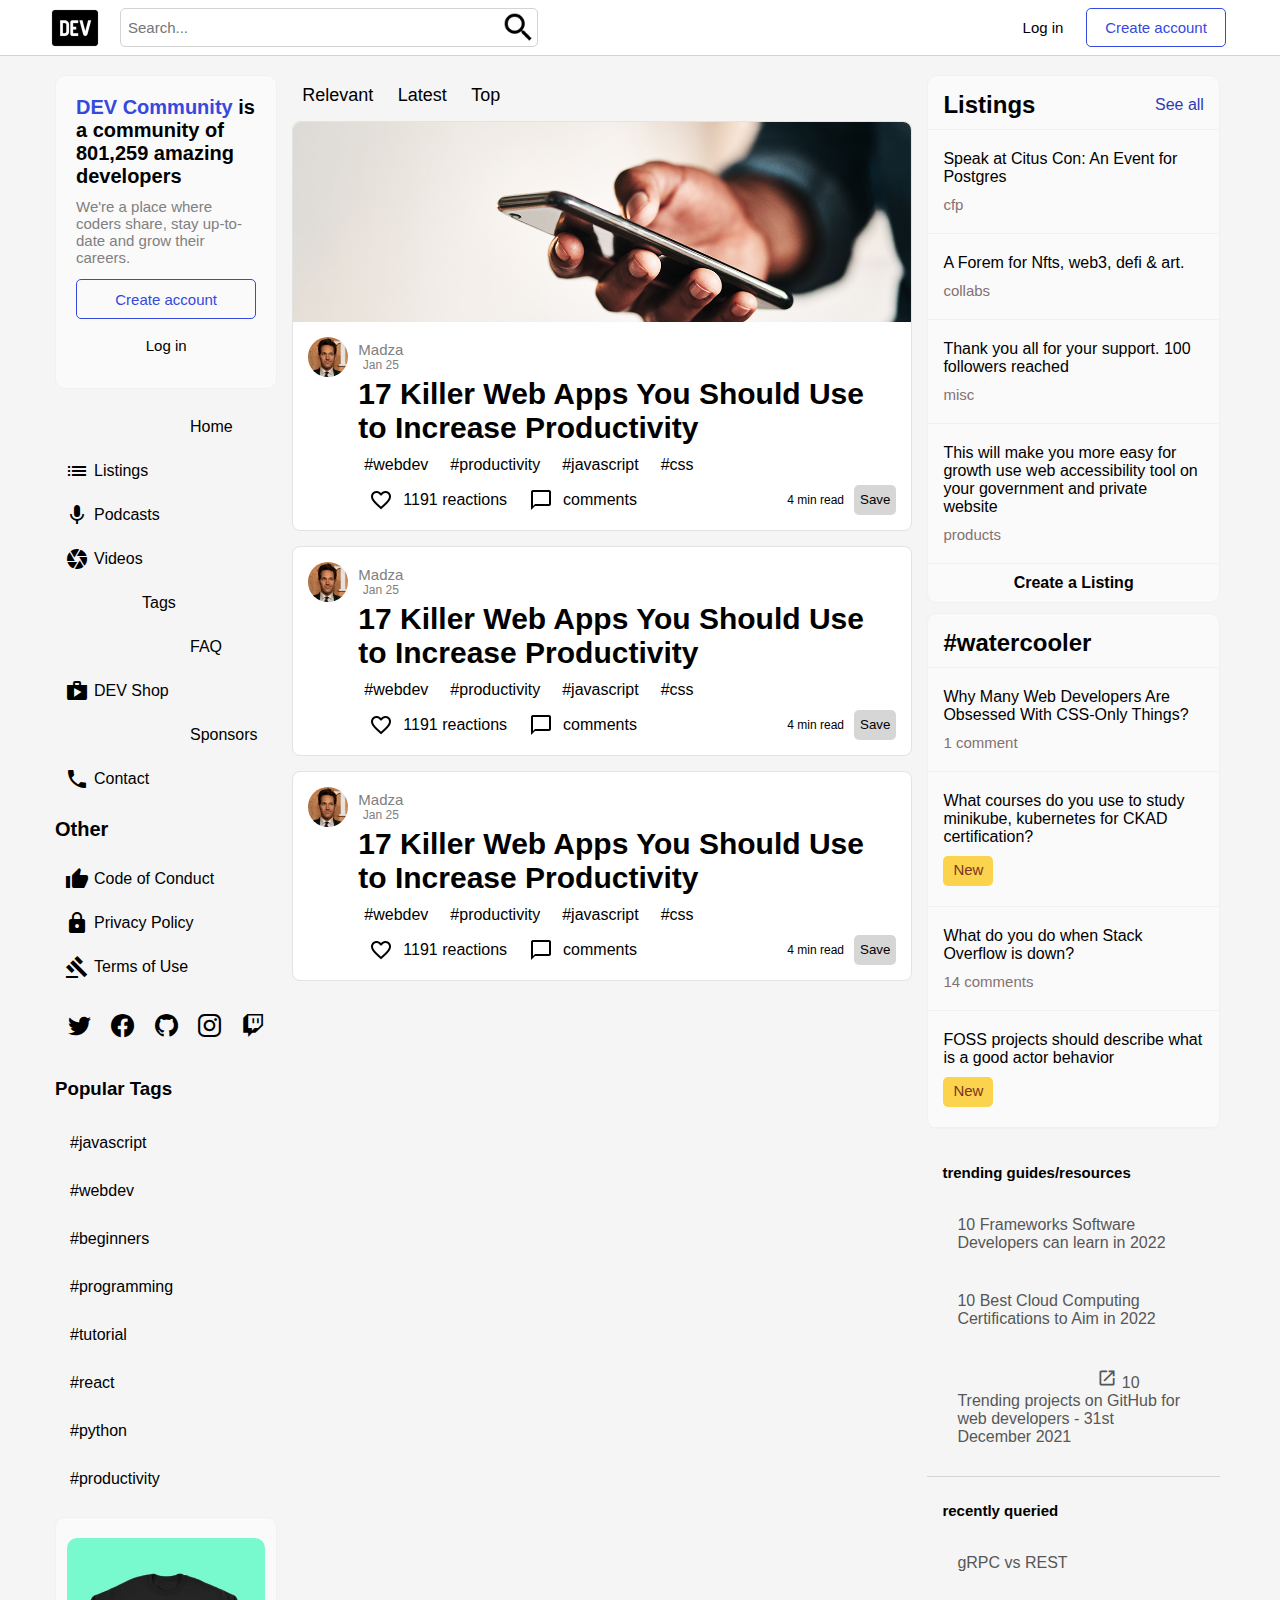
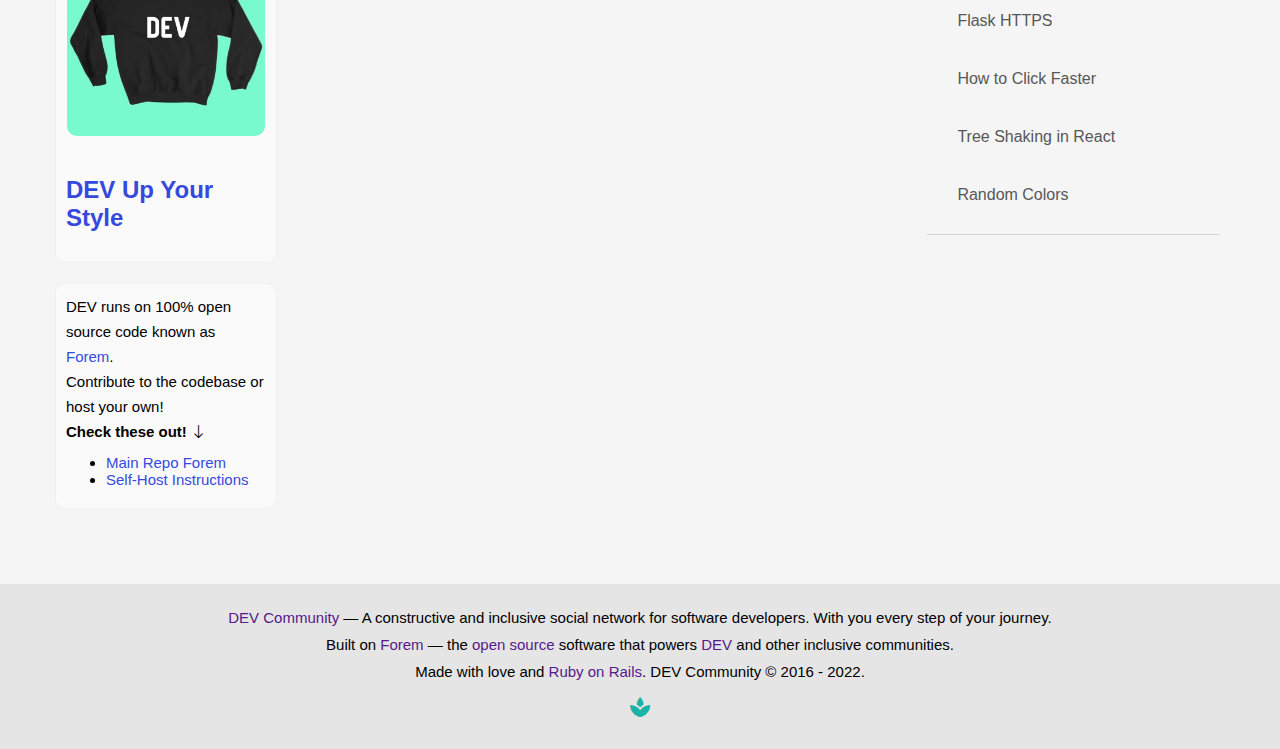
==== components/index.html @ aa9a59fb "main page and start of the register page" ====
<!DOCTYPE html>
<html lang="en">
    <head>
        <meta charset="UTF-8">
        <meta http-equiv="X-UA-Compatible" content="IE=edge">
        <meta name="viewport" content="width=device-width, initial-scale=1.0">
        <link rel="stylesheet" href="stylesNavFooter.css">
        <link rel="stylesheet" href="stylesCenter.css">
        <link rel="stylesheet" href="stylesAsideLeft.css">
        <link rel="stylesheet" href="stylesAsideRight.css">
        <link rel="stylesheet" href="stylesMain.css">
        <link rel="stylesheet" href="https://fonts.googleapis.com/icon?family=Material+Icons">
        <link rel="stylesheet" href="https://cdn.jsdelivr.net/npm/bootstrap-icons@1.8.0/font/bootstrap-icons.css">
        <title>Dev Community</title>
    </head>
    <body>
        <nav>
            <div class="nav_left">
                <a href="index.html">
                    <img src="../assets/devlogo.png" alt="">
                </a>
                <div class="nav_left-search">
                    <input type="text" placeholder="Search..." name="" id="">
                    <img src="../assets/search.png" alt="">
                </div>
            </div>
            <div class="nav_right">
                <button class="nav_right-log">
                    Log in
                </button>
                <button class="nav_right-create">
                    Create account
                </button>
            </div>
        </nav>
        <div class="main">
            <aside class="aside_left">
                <div class="al_intro">
                    <h2 class="al_intro-heading">
                        <a href="">DEV Community</a>
                        is a community of 801,259 amazing developers
                    </h2>
                    <p class="al_intro-subtext">
                        We're a place where coders share, stay up-to-date and grow their careers.
                    </p>
                    <button class="button_createAccount">
                        Create account
                    </button>
                    <button class="button_logIn">
                        Log in
                    </button>
                </div>
                <div class="al_nav">
                    <ul>
                        <li>
                            <i class="material-icons">house</i>
                            <p>
                                Home
                            </p>
                        </li>
                        <li>
                            <i class="material-icons">list</i>
                            <p>
                                Listings
                            </p>
                        </li>
                        <li>
                            <i class="material-icons">mic</i>
                            <p>
                                Podcasts
                            </p>
                        </li>
                        <li>
                            <i class="material-icons">camera</i>
                            <p>
                                Videos
                            </p>
                        </li>
                        <li>
                            <i class="material-icons">tag</i>
                            <p>
                                Tags
                            </p>
                        </li>
                        <li>
                            <i class="material-icons">light</i>
                            <p>
                                FAQ
                            </p>
                        </li>
                        <li>
                            <i class="material-icons">shop</i>
                            <p>
                                DEV Shop
                            </p>
                        </li>
                        <li>
                            <i class="material-icons">money</i>
                            <p>
                                Sponsors
                            </p>
                        </li>
                        <li>
                            <i class="material-icons">phone</i>
                            <p>
                                Contact
                            </p>
                        </li>
                    </ul>
                </div>
                <div class="al_nav al_nav_other">
                    <h2>
                        Other
                    </h2>
                    <ul>
                        <li>
                            <i class="material-icons">thumb_up</i>
                            <p>
                                Code of Conduct
                            </p>
                        </li>
                        <li>
                            <i class="material-icons">lock</i>
                            <p>
                                Privacy Policy
                            </p>
                        </li>
                        <li>
                            <i class="material-icons">gavel</i>
                            <p>
                                Terms of Use
                            </p>
                        </li>
                    </ul>
                </div>
                <div class="al_social">
                    <i class="bi-twitter"></i>
                    <i class="bi-facebook"></i>
                    <i class="bi-github"></i>
                    <i class="bi-instagram"></i>
                    <i class="bi-twitch"></i>
                </div>
                <div class="al_hashtags">
                    <h3>
                        Popular Tags
                    </h3>
                    <div class="hashtags_list">
                        <a href="">
                            #javascript
                        </a>
                        <a href="">
                            #webdev
                        </a>
                        <a href="">
                            #beginners
                        </a>
                        <a href="">
                            #programming
                        </a>
                        <a href="">
                            #tutorial
                        </a>
                        <a href="">
                            #react
                        </a>
                        <a href="">
                            #python
                        </a>
                        <a href="">
                            #productivity
                        </a>
                        <a href="">
                            #css
                        </a>
                        <a href="">
                            #devops
                        </a>
                        <a href="">
                            #codenewbie
                        </a>
                    </div>
                </div>
                <div class="al_merch">
                    <img src="../assets/merch.jpg" alt="">
                    <h2>
                        DEV Up Your Style
                    </h2>
                </div>
                <div class="al_additionalInfo">
                    <p>
                        DEV runs on 100% open source code known as <a class="forem" href="">Forem</a>.
                    </p>
                    <p>
                        Contribute to the codebase or host your own!
                    </p>
                    <p>
                        <strong>Check these out!</strong>
                        <i class="bi-arrow-down"></i>
                    </p>
                    <ul>
                        <li>
                            <a href="">
                                Main Repo Forem
                            </a>
                        </li>
                        <li>
                            <a href="">
                                Self-Host Instructions
                            </a>
                        </li>
                    </ul>
                </div>
            </aside>
            <div class="center">
                <div class="center_buttons">
                    <button>
                        Relevant
                    </button>
                    <button>
                        Latest
                    </button>
                    <button>
                        Top
                    </button>
                </div>
                <div class="main_cards">
                    <div class="card">
                        <img class="card_img" src="../assets/foto.jpg" alt="">
                        <div class="card_text">
                            <div class="card_text_author">
                                <img src="../assets/autor.jpg" alt="">
                                <div class="card_text_author_nameAndDate">
                                    <p class="name">
                                        Madza
                                    </p>
                                    <p class="date">
                                        Jan 25
                                    </p>
                                </div>
                            </div>
                            <div class="card_text_main">
                                <p class="card_title">
                                    17 Killer Web Apps You Should Use to Increase Productivity
                                </p>
                                <div class="card_hashtags">
                                    <p>
                                        #webdev
                                    </p>
                                    <p>
                                        #productivity
                                    </p>
                                    <p>
                                        #javascript
                                    </p>
                                    <p>
                                        #css
                                    </p>
                                </div>
                                <div class="card_bottom">
                                    <div class="card_bottom_reactions">
                                        <div class="reactions">
                                            <img src="../assets/fav.png">
    
                                            </i>
                                            <p>
                                                1191 reactions
                                            </p>
                                        </div>
                                        <div class="comments">
                                            <img src="../assets/comment.png">
    
                                            </img>
                                            <p>
                                                comments
                                            </p>
                                        </div>
                                    </div>
                                    <div class="card_bottom_save">
                                        <p>
                                            4 min read
                                        </p>
                                        <button>
                                            Save
                                        </button>
                                    </div>
                                </div>
                            </div>
                        </div>
                    </div>
                    <div class="card">
                        <img class="card_img" src="" alt="">
                        <div class="card_text">
                            <div class="card_text_author">
                                <img src="../assets/autor.jpg" alt="">
                                <div class="card_text_author_nameAndDate">
                                    <p class="name">
                                        Madza
                                    </p>
                                    <p class="date">
                                        Jan 25
                                    </p>
                                </div>
                            </div>
                            <div class="card_text_main">
                                <p class="card_title">
                                    17 Killer Web Apps You Should Use to Increase Productivity
                                </p>
                                <div class="card_hashtags">
                                    <p>
                                        #webdev
                                    </p>
                                    <p>
                                        #productivity
                                    </p>
                                    <p>
                                        #javascript
                                    </p>
                                    <p>
                                        #css
                                    </p>
                                </div>
                                <div class="card_bottom">
                                    <div class="card_bottom_reactions">
                                        <div class="reactions">
                                            <img src="../assets/fav.png">
    
                                            </i>
                                            <p>
                                                1191 reactions
                                            </p>
                                        </div>
                                        <div class="comments">
                                            <img src="../assets/comment.png">
    
                                            </img>
                                            <p>
                                                comments
                                            </p>
                                        </div>
                                    </div>
                                    <div class="card_bottom_save">
                                        <p>
                                            4 min read
                                        </p>
                                        <button>
                                            Save
                                        </button>
                                    </div>
                                </div>
                            </div>
                        </div>
                    </div>
                    <div class="card">
                        <img class="card_img" src="" alt="">
                        <div class="card_text">
                            <div class="card_text_author">
                                <img src="../assets/autor.jpg" alt="">
                                <div class="card_text_author_nameAndDate">
                                    <p class="name">
                                        Madza
                                    </p>
                                    <p class="date">
                                        Jan 25
                                    </p>
                                </div>
                            </div>
                            <div class="card_text_main">
                                <p class="card_title">
                                    17 Killer Web Apps You Should Use to Increase Productivity
                                </p>
                                <div class="card_hashtags">
                                    <p>
                                        #webdev
                                    </p>
                                    <p>
                                        #productivity
                                    </p>
                                    <p>
                                        #javascript
                                    </p>
                                    <p>
                                        #css
                                    </p>
                                </div>
                                <div class="card_bottom">
                                    <div class="card_bottom_reactions">
                                        <div class="reactions">
                                            <img src="../assets/fav.png">
    
                                            </i>
                                            <p>
                                                1191 reactions
                                            </p>
                                        </div>
                                        <div class="comments">
                                            <img src="../assets/comment.png">
    
                                            </img>
                                            <p>
                                                comments
                                            </p>
                                        </div>
                                    </div>
                                    <div class="card_bottom_save">
                                        <p>
                                            4 min read
                                        </p>
                                        <button>
                                            Save
                                        </button>
                                    </div>
                                </div>
                            </div>
                        </div>
                    </div>
                </div>
            </div>
            <aside class="aside_right">
                <div class="ar_listings">
                    <div class="listings_header">
                        <h2>
                            Listings
                        </h2>
                        <a href="">
                            See all
                        </a>
                    </div>
                    <div class="listings_container">
                       <p class="listing_title">
                            Speak at Citus Con: An Event for Postgres
                       </p> 
                       <p class="listing_desc">
                           cfp
                       </p>
                    </div>
                    <div class="listings_container">
                        <p class="listing_title">
                            A Forem for Nfts, web3, defi & art.
                        </p> 
                        <p class="listing_desc">
                            collabs
                        </p>
                     </div>
                     <div class="listings_container">
                        <p class="listing_title">
                            Thank you all for your support. 100 followers reached
                        </p> 
                        <p class="listing_desc">
                            misc
                        </p>
                     </div>
                     <div class="listings_container">
                        <p class="listing_title">
                            This will make you more easy for growth use web accessibility tool on your government and private website
                        </p> 
                        <p class="listing_desc">
                            products
                        </p>
                     </div>
                     <div class="createListing">
                         <a href="">
                            Create a Listing
                         </a>
                     </div>
                </div>
                <div class="ar_hashtags ar_listings">
                    <div class="hashtags_header listings_header">
                        <h2>
                            #watercooler
                        </h2>
                    </div>
                    <div class="listings_container hashtag_container">
                       <p class="listing_title">
                            Why Many Web Developers Are Obsessed With CSS-Only Things?
                       </p> 
                       <p class="listing_desc hashtag_desc">
                           1 comment
                       </p>
                    </div>
                    <div class="listings_container hashtag_container">
                        <p class="listing_title">
                            What courses do you use to study minikube, kubernetes for CKAD certification?
                        </p> 
                        <p class="listing_desc hashtag_desc new">
                            New
                        </p>
                     </div>
                     <div class="listings_container hashtag_container">
                        <p class="listing_title">
                            What do you do when Stack Overflow is down?
                        </p> 
                        <p class="listing_desc hashtag_desc">
                            14 comments
                        </p>
                     </div>
                     <div class="listings_container hashtag_container">
                        <p class="listing_title">
                            FOSS projects should describe what is a good actor behavior
                        </p> 
                        <p class="listing_desc hashtag_desc new">
                            New
                        </p>
                     </div>
                </div>
                <div class="ar_resources">
                    <h4>
                        trending guides/resources
                    </h4>
                    <div class="resources_container">
                        <div>
                            10 Frameworks Software Developers can learn in 2022
                        </div>
                        <div>
                            10 Best Cloud Computing Certifications to Aim in 2022
                        </div>
                        <div>
                            <i class="material-icons">rocket_launch</i>
                            10 Trending projects on GitHub for web developers - 31st December 2021
                        </div>
                    </div>
                </div>
                <div class="ar_resources">
                    <h4>
                        recently queried
                    </h4>
                    <div class="resources_container">
                        <div>
                            gRPC vs REST
                        </div>
                        <div>
                            Flask HTTPS
                        </div>
                        <div>
                            How to Click Faster
                        </div>
                        <div>
                            Tree Shaking in React
                        </div>
                        <div>
                            Random Colors
                        </div>
                    </div>
                </div>
            </aside>
        </div>
        <footer>
            <p>
                <a href="">DEV Community</a>
                 — A constructive and inclusive social network for software developers. With you every step of your journey.
            </p>
            <p>
                Built on <a href="">Forem</a>  — the <a href="">open source</a> software that powers <a href="">DEV</a> and other inclusive communities.
            </p>
            <p>
                Made with love and <a href="">Ruby on Rails</a>. DEV Community © 2016 - 2022.
            </p>
            <i class="material-icons">spa</i>
        </footer>
    </body>
</html>
---- components/stylesNavFooter.css ----
nav
{
    position: fixed;
    top: 0;
    height: 55px;
    width: 100%;
    background: white;
    border-bottom: 1px solid lightgray;
    display: flex;
    justify-content: space-between;
}

.nav_left
{
    margin-left: 10px;
    display: flex;
    justify-content: flex-start;
    padding: 5px 40px;
    margin-top: 3px;
    margin-bottom: 3px;
}

.nav_left img:hover
{
    cursor: pointer;
}

.nav_left a
{
    width: 50px;
    margin:0;
    padding: 0;
}

.nav_left a img
{
    width: 100%;
}

.nav_left-search
{
    display: flex;
    align-content: center;
    border:1px solid lightgray;
    border-radius: 5px;
    margin-left: 20px;
    padding-left: 5px;
    
}

.nav_left-search:hover
{
    border:1px solid black;
    transition: .5s;
}

.nav_left-search input
{
    border:none;
    width: 370px;
    font-size: 15px;
}

.nav_left-search input:focus
{
    outline: none;
}

.nav_left-search img:hover
{
    background: rgba(0,0,255,0.1);
    border-radius: 5px;
}

.nav_right
{
    margin-right: 10px;
    display: flex;
    align-content: center;
    padding-bottom: 5px;
    padding-top: 5px;
    padding-left: 5px;
    padding-right: 40px;
    margin-top: 3px;
    margin-bottom: 3px;
}

.nav_right button
{
    font-size: 15px;
    margin: 0 4px;
}

.nav_right-log
{
    border:none;
    background: none;
    color:black;
    width: 70px;
}

.nav_right-log:hover
{
    color: rgb(53,73,223);
    text-decoration: underline;
    background: rgba(53,73,223,.1);
    border-radius: 5px;
    cursor: pointer;
}

.nav_right-create
{
    border:1px solid rgb(53,73,223);
    border-radius: 5px;
    background: none;
    color:rgb(53,73,223);
    width: 140px;
}

.nav_right-create:hover
{
    color: white;
    text-decoration: underline;
    background: rgb(53,73,223);
    cursor: pointer;
}

footer
{
    background: rgb(229,229,229);
    width: 100%;
    margin-top: 75px;
    display: flex;
    flex-direction: column;
    align-items: center;
    padding: 20px 0;
    font-size: 15px;
}

footer a
{
    text-decoration:none;
}

footer p
{
    margin: 5px 0;
    cursor:default;
}

footer i
{
    padding: 10px;
    border-radius: 3px;
    color: rgb(26,179,166);
}

footer i:hover
{
    cursor: pointer;
    background: rgb(212,213,229);
}
---- components/stylesCenter.css ----
.center
{
    margin: 0 5px;
    width: 53%;
}

.center_buttons
{
    /* margin:10px 0; */
    cursor:default;
}

.center_buttons button
{
    border:none;
    border-radius: 5px;
    padding:10px;
    font-size: 18px;
    background: none;
    cursor: pointer;
}

.center_buttons button:hover
{
    background: white;
    color: blue;
}

.main_cards
{
    margin: 5px 0;
}

.card
{
    border: 1px solid rgb(227,227,227);
    display: flex;
    flex-direction: column;
    border-radius: 8px;
    cursor: default;
    background: white;
    margin-bottom: 15px;
}

.card_img
{
    border-top-right-radius:8px;
    border-top-left-radius:8px;
    cursor: pointer;
    max-height: 200px;
    object-fit: cover;
}

.card_text
{
    display: flex;
    flex-direction: column;
    padding: 15px;
}

.card_text_author
{
    width: 10%;
    display: flex;
    align-items: center;
    cursor: pointer;
}

.card_text_author img
{
    width: 40px;
    border-radius: 50%;
    margin-right: 10px;
}

.card_text_author_nameAndDate p
{
    margin: 0;
    border-radius: 4px;
}

.name 
{
    font-size:15px;
    color: grey;
}

.date
{
    font-size: 12px;
    color: grey;
    text-align: center;
}

.name:hover
{
    background: rgb(246,246,246);
    transition:0.3s;
    color:black;
}

.date:hover
{
    color:black;
}

.card_text_main
{
    padding-left: 50px;
}

.card_title
{
    font-size: 30px;
    font-weight: bold;
    margin:0;
}

.card_title:hover
{
    transition: 0.1s;
    color:rgb(47,58,178);
    cursor: pointer;
}

.card_hashtags
{
    display: flex;
    flex-direction: row;
    height: 40px;
}

.card_hashtags p
{
    margin-right: 10px;
    margin-top: 5px;
    margin-bottom: 5px;
    padding: 5px;
    display: flex;
    align-items: center;
    border-radius: 5px;
    border:1px solid white ;
}

.card_hashtags p:hover
{
    transition: .5s;
    border:1px solid orange;
    background: rgba(255, 165, 0, 0.1);
    padding: 5px;
    cursor: pointer;
}

.card_bottom
{
    display: flex;
    flex-direction: row;
    justify-content: space-between;
    height: 30px;
}

.card_bottom_reactions
{
    display: flex;
    flex-direction: row;
}

.card_bottom_reactions div
{
    padding: 0 10px;
    display: flex;
    align-items: center;
    border-radius: 5px;
    cursor: pointer;
    border:1px solid white;
}

.reactions img, .comments img
{
    padding-right: 10px;
}

.reactions:hover, .comments:hover
{
    transition: .5s;
    background: rgb(246,246,246);
}

.card_bottom_save
{
    display: flex;
    flex-direction: row;
    align-items: center;
}

.card_bottom_save p
{
    padding-right: 10px;
    font-size: 12px;
    cursor:default;
}

.card_bottom_save button
{
    border: none;
    background: rgb(214,214,215);
    height: 100%;
    border-radius: 5px;
}

.card_bottom_save button:hover
{
    transition:0.3s;
    background: rgb(189,189,189);
    cursor: pointer;
}
---- components/stylesAsideLeft.css ----
.aside_left
{
    width: 19%;
    margin-right: 10px;
}

.al_intro
{
    display: flex;
    flex-direction: column;
    justify-content: space-around;
    border-radius: 10px;
    background: rgb(250,250,250);
    padding: 20px;
    border: 1px solid rgb(241,241,241);
}

.al_intro-heading
{
    font-weight: bold;
    font-size: 20px;
    margin:0;
    margin-bottom: 10px;
    cursor: default;
}

.al_intro-heading a
{
    text-decoration: none;
    color: rgb(53,73,223);
}

.al_intro-heading a:hover
{
    color:rgb(47,59,179);
    text-decoration: underline;
}

.al_intro-subtext
{
    color: grey;
    font-size: 15px;
    margin:0;
    margin-bottom: 10px;
    cursor: default;
}

.al_intro button
{
    font-size: 15px;
    margin: 0 4px;
    width: 100%;
    height:40px;
    margin:3px 0;
}

.button_logIn
{
    border:none;
    background: none;
    color:black;
    width: 70px;
}

.button_logIn:hover
{
    color: rgb(53,73,223);
    text-decoration: underline;
    background: rgba(0,0,255,.1);
    border-radius: 5px;
    cursor: pointer;
}

.button_createAccount
{
    border:1px solid rgb(53,73,223);
    border-radius: 5px;
    background: none;
    color:rgb(53,73,223);
}

.button_createAccount:hover
{
    color: white;
    text-decoration: underline;
    background: rgb(53,73,223);
    cursor: pointer;
}

/*----------------------------------------------*/

.al_nav ul
{
    list-style-type: none;
    padding: 0;
}

.al_nav li
{
    display: flex;
    align-items: center;
    border-radius: 5px;
    margin:0;
    padding: 10px;
}

.al_nav li p, .al_nav li i
{
    margin:0;
    cursor: pointer;
}

.al_nav li i
{
    padding-right: 5px;
}

.al_nav li:hover p
{
    text-decoration: underline;
    color: rgb(53,73,223);
}

.al_nav li:hover
{
    background: rgba(0,0,255,.1);   
    cursor: pointer;
}

.al_nav_other h2
{
    font-size: 20px;
    cursor: default;
}

/*--------------------------------------*/
.al_social
{
    width: 100%;
    display: flex;
    justify-content: space-evenly;
}
.al_social i
{
    font-size: 23px;
    padding: 8px;
    border-radius: 5px;
}

.al_social i:hover
{
    background: rgb(0,0,255,.1);
    color:rgb(53,73,223);
    cursor: pointer;
}

/*----------------------------*/
.al_hashtags h3
{
    margin-top: 30px;
}

.hashtags_list
{
    display: flex;
    flex-direction: column;
    max-height: 42vh;
    overflow: auto;
}

.hashtags_list a
{
    text-decoration: none;
    color: black;
    margin: 10px;
    padding: 15px;
    margin: 0;
    border-radius: 5px;
}

.hashtags_list a:hover
{
    text-decoration: underline;
    background:rgb(0,0,255,.1);
    color:rgb(53,73,223);
}

/*-----------------------*/
.al_merch
{
    display: flex;
    flex-direction: column;
    justify-content: center;
    align-items: center;
    background: rgb(250,250,250);
    border-radius: 10px;
    border: 1px solid rgb(241,241,241);
    margin: 20px 0;
}

.al_merch img
{
    width: 90%;
    margin: 20px 10px;
    border-radius: 10px;
    cursor: pointer;
    object-fit:fill;
}

.al_merch h2
{
    margin-bottom: 30px;
    padding: 0 10px;
    color:rgb(53,73,223);
    cursor: pointer;
}
/*------------------------*/

.al_additionalInfo
{
    background: rgb(250,250,250);
    border-radius: 10px;
    border: 1px solid rgb(241,241,241);
    padding: 10px 10px;
    font-size: 15px;
}

.al_additionalInfo p
{
    margin: 0px;
    line-height: 25px;
}

.al_additionalInfo li a
{
    color:rgb(53,73,223) ;
    text-decoration: none;
}
.al_additionalInfo ul
{
    margin: 10px 0;
}

.forem
{
    text-decoration: none;
    color: rgb(53,73,223);
}
---- components/stylesAsideRight.css ----
.aside_right
{
    /* border:1px solid black; */
    width: 25%;
    margin-left: 10px;
}

.ar_listings
{
    background: rgb(250,250,250);
    border-radius: 10px;
    border: 1px solid rgb(241,241,241);
    margin-bottom: 10px;
}

.listings_header
{
    padding: 15px;
    display: flex;
    align-items: center;
    justify-content: space-between;
    border-bottom:1px solid rgb(241,241,241);
    padding-bottom: 10px;
}

.listings_header h2, .listings_header a
{
    margin: 0;
}

.listings_header h2
{
    cursor: default;
}

.listings_header a
{
    text-decoration: none;
    color:rgb(47,58,178);
    cursor: pointer;
}

.listings_container
{
    padding: 10px 15px;
    border-bottom:1px solid rgb(241,241,241);
}

.listings_container p
{
    margin: 10px 0;
}

.listing_desc
{
    font-size: 15px;
    color: rgb(133,113,113);
}

.listings_container:hover
{
    background: white;
    cursor: pointer;
}

.listings_container:hover .listing_title
{
    color:rgb(47,58,178);
}

.listings_container:hover .listing_desc:not(.new)
{
    color: rgb(87,87,87);
}

.createListing a
{
    display: flex;
    align-items: center;
    justify-content: center;
    text-decoration: none;
    color: black;
    font-weight: bold;
    padding:10px 0;
}

.createListing a:hover
{
    color:rgb(47,58,178);
}

/*--------------------------------*/
.hashtags_header h2:hover
{
    color:rgb(47,58,178);
    cursor: pointer;
}

.new
{
    width: 40px;
    height: 20px;
    padding:5px;
    text-align: center;
    background: rgb(252,211,77);
    color: rgb(123,53,34);
    border-radius: 5px;
}

/*------------*/
.ar_resources
{
    padding:10px 15px;
    border-bottom: 1px solid lightgrey;
}

.ar_resources h4
{
    font-size: 15px;
    margin: 15px 0;
}

.resources_container
{
    display: flex;
    flex-direction: column;
    justify-content: center;
    /* align-items: center; */
}

.resources_container div
{
    color: rgb(87,87,87);
    padding: 20px 15px;
}



.resources_container div:hover
{
    background: white;
    color:rgb(47,58,178);
    cursor: pointer;
}

.resources_container div i
{
    font-size: 20px;
}
---- components/stylesMain.css ----
.main
{
    margin: 75px 55px;
    display: flex;
}
body
{
    background: rgb(245,245,245);
    margin: 0;
    padding: 0;
    font-family: Arial, Helvetica, sans-serif;
}
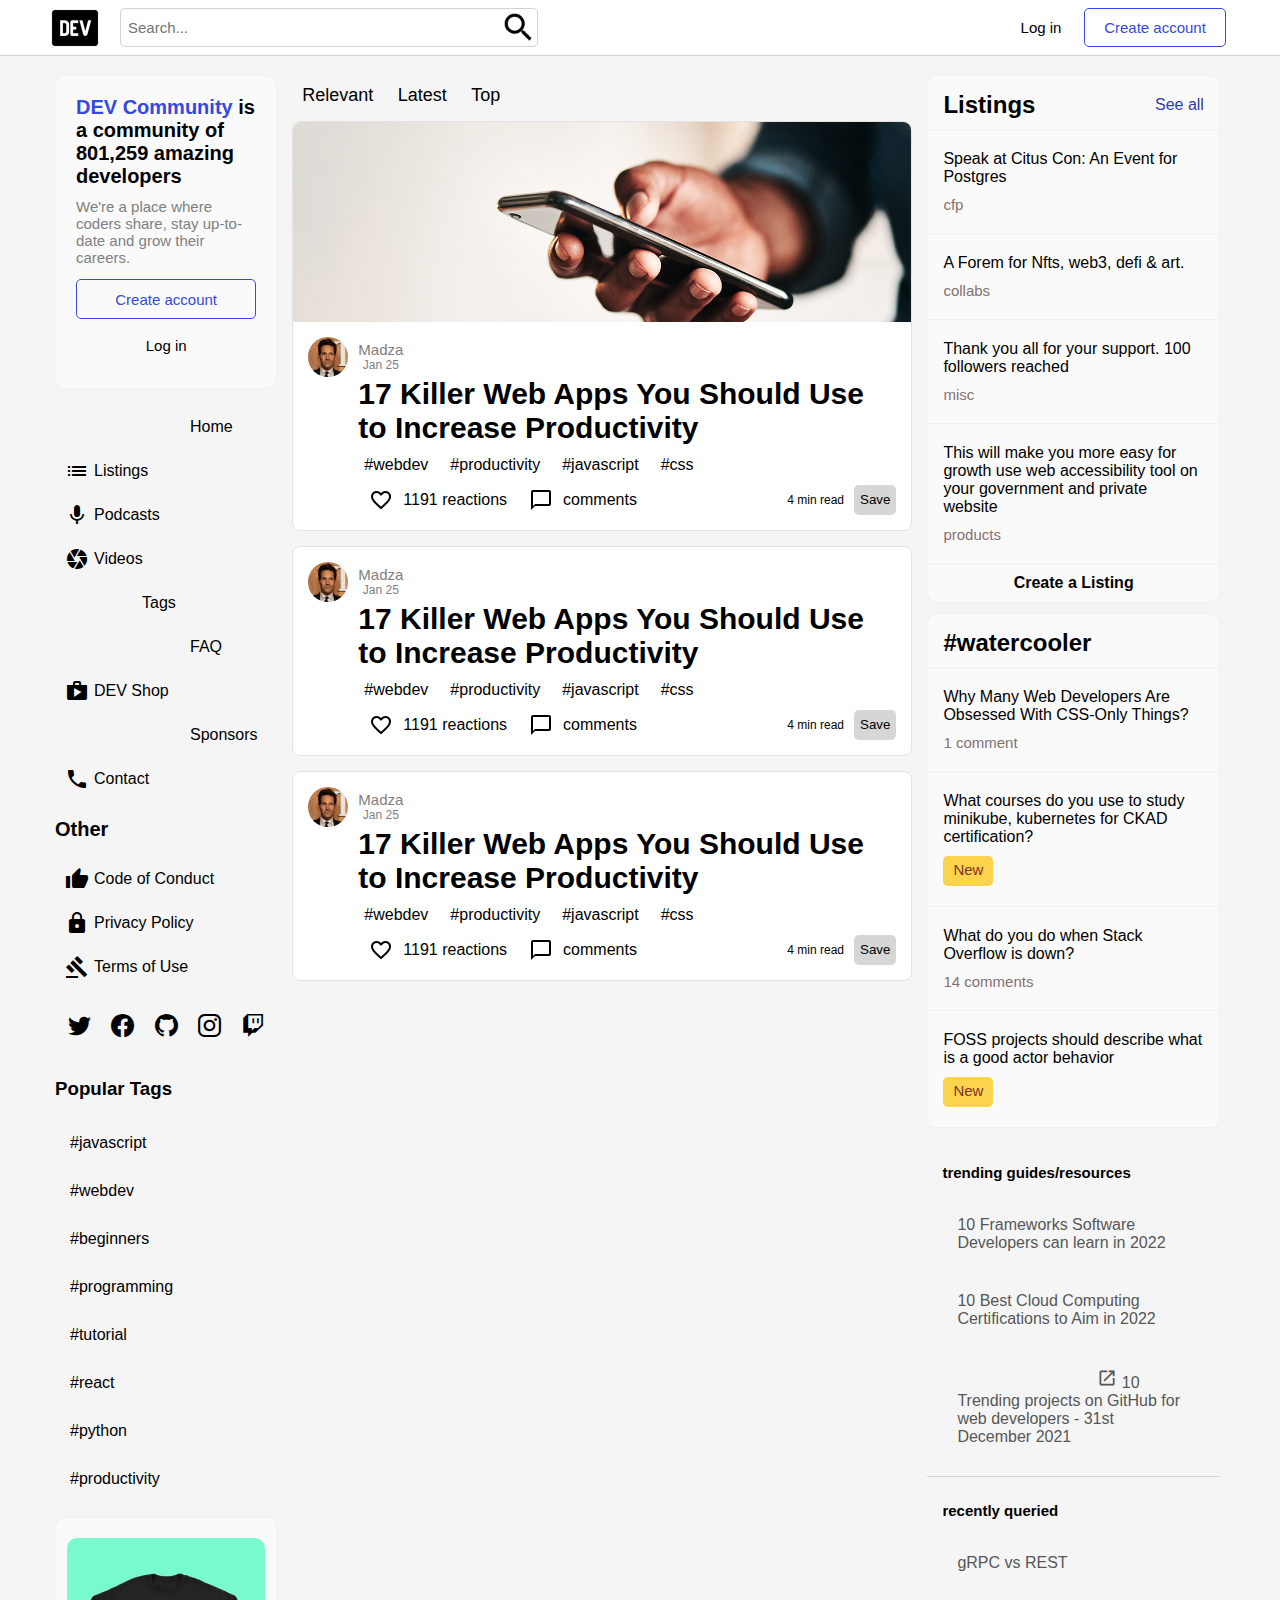
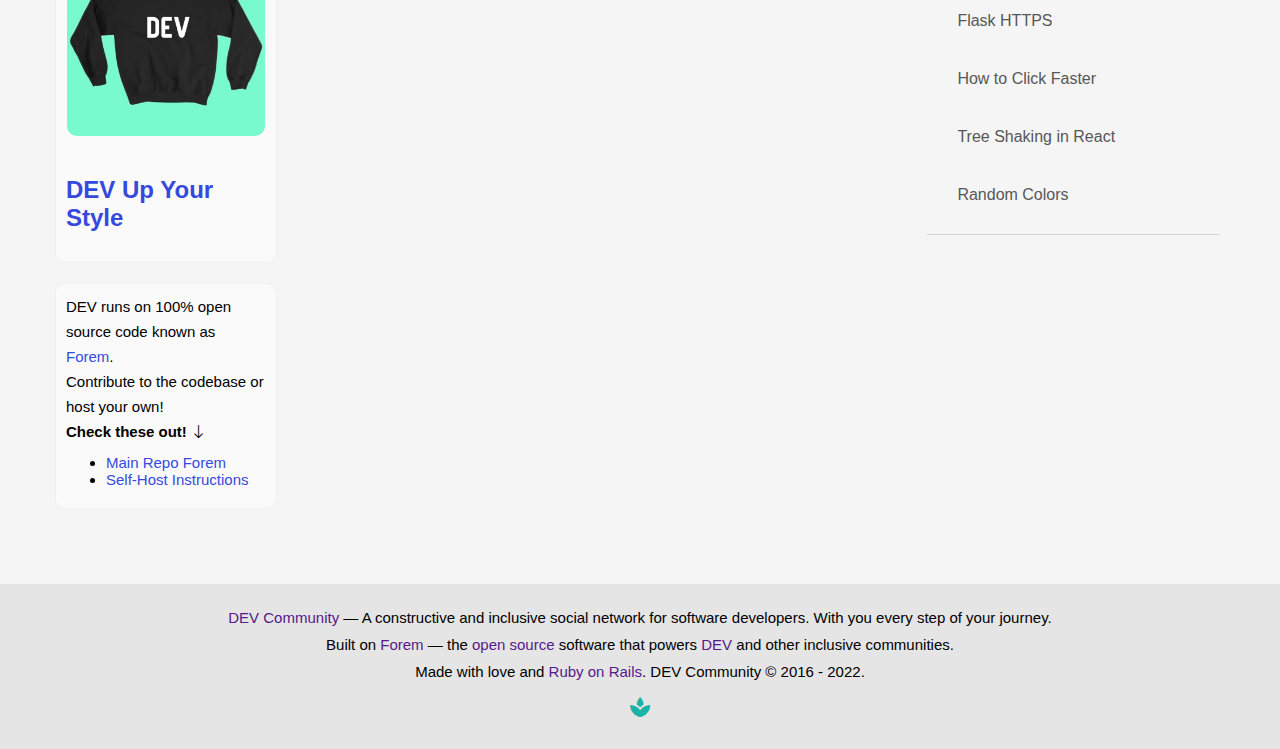
==== commit 3d635a7b: "buttons changed for anchors and linked to their corresponding pages" ====
--- a/components/index.html
+++ b/components/index.html
@@ -25,12 +25,12 @@
                 </div>
             </div>
             <div class="nav_right">
-                <button class="nav_right-log">
+                <a href="login.html" class="nav_right-log">
                     Log in
-                </button>
-                <button class="nav_right-create">
+                </a>
+                <a href="register.html" class="nav_right-create">
                     Create account
-                </button>
+                </a>
             </div>
         </nav>
         <div class="main">
--- a/components/stylesNavFooter.css
+++ b/components/stylesNavFooter.css
@@ -85,10 +85,11 @@
     margin-bottom: 3px;
 }
 
-.nav_right button
+.nav_right-log, .nav_right-create
 {
     font-size: 15px;
     margin: 0 4px;
+    text-decoration: none;
 }
 
 .nav_right-log
@@ -97,6 +98,9 @@
     background: none;
     color:black;
     width: 70px;
+    display: flex;
+    justify-content: center;
+    align-items: center;
 }
 
 .nav_right-log:hover
@@ -115,6 +119,9 @@
     background: none;
     color:rgb(53,73,223);
     width: 140px;
+    display: flex;
+    justify-content: center;
+    align-items: center;
 }
 
 .nav_right-create:hover
